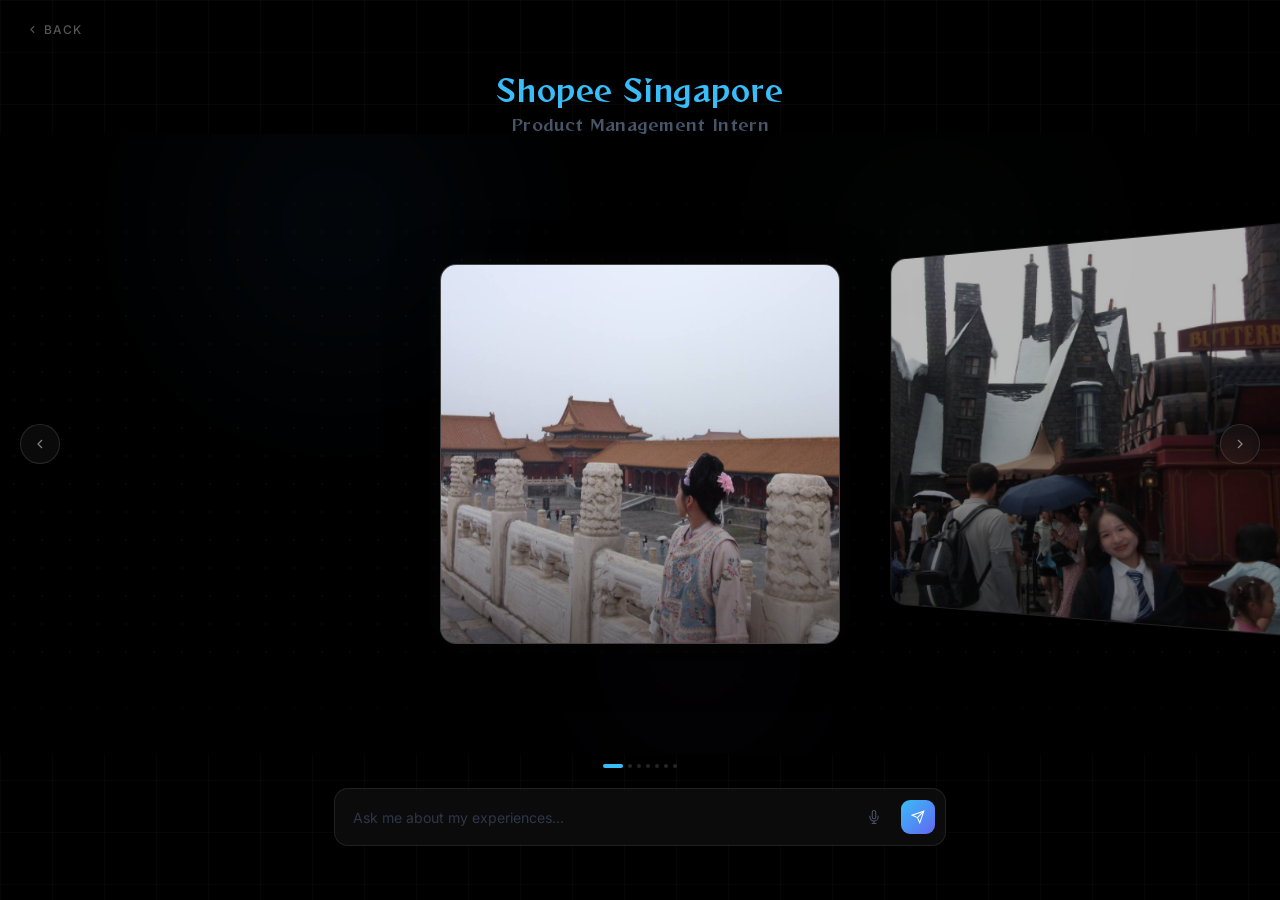
==== experiences.html @ 4b0282d8 "beijing pics" ====
<!DOCTYPE html>
<html lang="en">
<head>
  <meta charset="UTF-8" />
  <meta name="viewport" content="width=device-width, initial-scale=1.0" />
  <title>Experiences — Rochelle Chong Li Han</title>
  <link rel="preconnect" href="https://fonts.googleapis.com" />
  <link href="https://fonts.googleapis.com/css2?family=Inter:wght@300;400;500;600;700;800&family=Reggae+One&display=swap" rel="stylesheet" />
  <style>
    *, *::before, *::after { box-sizing: border-box; margin: 0; padding: 0; }

    /* ── Page ─────────────────────────────────────────────────── */
    html { height: 100%; }

    body {
      font-family: 'Inter', system-ui, sans-serif;
      background: #000;
      color: #fff;
      min-height: 100%;
      /* IMPORTANT: No overflow:hidden here — it clips 3D children */
      overflow-x: hidden;
    }

    /* Subtle dot grid */
    body::before {
      content: '';
      position: fixed;
      inset: 0;
      background-image:
        linear-gradient(rgba(255,255,255,0.025) 1px, transparent 1px),
        linear-gradient(90deg, rgba(255,255,255,0.025) 1px, transparent 1px);
      background-size: 52px 52px;
      pointer-events: none;
      z-index: 0;
    }

    /* ── Back link ── */
    .back-link {
      position: fixed;
      top: 22px;
      left: 26px;
      z-index: 200;
      display: flex;
      align-items: center;
      gap: 5px;
      color: #555;
      text-decoration: none;
      font-size: 0.75rem;
      font-weight: 500;
      letter-spacing: 0.08em;
      text-transform: uppercase;
      transition: color 0.2s;
    }
    .back-link:hover { color: #fff; }

    /* ── Page shell ── */
    .page {
      position: relative;
      z-index: 1;
      display: flex;
      flex-direction: column;
      align-items: center;
      padding-top: 56px;
    }

    /* ── Heading ── */
    .hero-head {
      text-align: center;
      padding: 0 16px;
    }
    .hero-head h1 {
      font-size: clamp(2rem, 4.8vw, 3.6rem);
      font-weight: 800;
      line-height: 1.1;
      letter-spacing: -0.03em;
      display: flex;
      align-items: center;
      justify-content: center;
      gap: 0.25em;
      flex-wrap: wrap;
    }
    .sparkle-icon {
      font-style: normal;
      font-size: 0.6em;
      display: inline-block;
      animation: sparkle-pop 3s ease-in-out infinite;
    }
    @keyframes sparkle-pop {
      0%,100% { transform: scale(1) rotate(0deg);    opacity: 1; }
      48%      { transform: scale(1) rotate(0deg);    opacity: 1; }
      52%      { transform: scale(1.3) rotate(15deg); opacity: 0.5; }
      56%      { transform: scale(1) rotate(0deg);    opacity: 1; }
    }
    .gradient-word {
      background: linear-gradient(120deg, #38bdf8 10%, #818cf8 60%, #6366f1 100%);
      -webkit-background-clip: text;
      -webkit-text-fill-color: transparent;
      background-clip: text;
    }
    .hero-sub {
      margin-top: 10px;
      color: #4a5568;
      font-size: clamp(0.8rem, 1.4vw, 0.92rem);
    }

    /* ── Dynamic description ── */
    .dynamic-desc {
      text-align: center;
      margin-top: 14px;
      height: 64px;
      display: flex;
      flex-direction: column;
      align-items: center;
      justify-content: center;
      transition: opacity 0.22s ease, transform 0.22s ease;
    }
    .desc-label {
      font-family: 'Reggae One', cursive;
      font-size: 1.8rem;
      font-weight: 400;
      letter-spacing: 0.02em;
      color: #38bdf8;
    }
    .desc-role {
      font-family: 'Reggae One', cursive;
      font-size: 1rem;
      color: #475569;
      margin-top: 2px;
      letter-spacing: 0.02em;
      transition: opacity 0.2s ease, transform 0.2s ease;
    }

    /* ════════════════════════════════════════════════════════════
       CAROUSEL — copy exactly, no changes
       IMPORTANT: No ancestor of .carousel-scene can have overflow:hidden
       IMPORTANT: preserve-3d must be on .carousel-stage only
       IMPORTANT: perspective must be on .carousel-scene only
       IMPORTANT: cards must NOT have transform-style:preserve-3d
    ════════════════════════════════════════════════════════════ */

    .experience-section {
      width: 100%;
      padding: 80px 0;
      background: #000;
      overflow: visible;          /* MUST be visible, not hidden */
      position: relative;         /* anchor for backdrop + arrow buttons */
    }

    /* ── Carousel backdrop ── */
    .carousel-backdrop {
      position: absolute;
      inset: 0;
      z-index: 0;
      overflow: hidden;
      pointer-events: none;
    }

    .orb {
      position: absolute;
      border-radius: 50%;
      filter: blur(90px);
      opacity: 0.22;
      animation: orb-drift 8s ease-in-out infinite alternate;
    }

    .orb-1 {
      width: 420px;
      height: 420px;
      background: radial-gradient(circle, #1a3a5c, transparent 70%);
      top: -120px;
      left: 10%;
      animation-delay: 0s;
    }

    .orb-2 {
      width: 380px;
      height: 380px;
      background: radial-gradient(circle, #0f2a1a, transparent 70%);
      top: -80px;
      right: 12%;
      animation-delay: -3s;
    }

    .orb-3 {
      width: 320px;
      height: 320px;
      background: radial-gradient(circle, #2a1a3a, transparent 70%);
      bottom: -60px;
      left: 42%;
      animation-delay: -5s;
    }

    @keyframes orb-drift {
      from { transform: translate(0px,  0px)  scale(1);    }
      to   { transform: translate(18px, 12px) scale(1.08); }
    }

    .dot-grid {
      position: absolute;
      inset: 0;
      background-image: radial-gradient(rgba(255,255,255,0.07) 1px, transparent 1px);
      background-size: 28px 28px;
      opacity: 0.6;
      -webkit-mask-image: linear-gradient(
        to bottom,
        transparent 0%,
        rgba(0,0,0,0.8) 20%,
        rgba(0,0,0,0.8) 80%,
        transparent 100%
      );
      mask-image: linear-gradient(
        to bottom,
        transparent 0%,
        rgba(0,0,0,0.8) 20%,
        rgba(0,0,0,0.8) 80%,
        transparent 100%
      );
    }

    .carousel-scene {
      width: 100%;
      height: 460px;
      perspective: 1000px;        /* perspective on THIS element */
      perspective-origin: 50% 50%;
      overflow: visible;          /* MUST be visible */
      position: relative;
      z-index: 1;                 /* above backdrop */
      display: flex;
      align-items: center;
      justify-content: center;
    }

    .carousel-stage {
      position: relative;
      width: 0px;                 /* zero width — cards anchor from center */
      height: 360px;
      transform-style: preserve-3d;  /* preserve-3d on THIS element */
    }

    .card {
      position: absolute;
      width: 400px;
      height: 380px;
      left: -200px;               /* offset by half width to center */
      top: 0;
      border-radius: 16px;
      overflow: hidden;
      cursor: pointer;
      transition: transform 0.6s cubic-bezier(0.4, 0, 0.2, 1),
                  opacity  0.6s cubic-bezier(0.4, 0, 0.2, 1);
      /* NO transform-style or preserve-3d on the card itself */

      background: rgba(255, 255, 255, 0.05);
      backdrop-filter: blur(16px);
      -webkit-backdrop-filter: blur(16px);
      border: 1px solid rgba(255, 255, 255, 0.12);
      box-shadow:
        0 8px 32px rgba(0, 0, 0, 0.5),
        inset 0 1px 0 rgba(255, 255, 255, 0.08);
      transition: border-color 0.4s ease, box-shadow 0.4s ease,
                  transform 0.6s cubic-bezier(0.4, 0, 0.2, 1),
                  opacity  0.6s cubic-bezier(0.4, 0, 0.2, 1);
    }

    /* Center card gets a brighter glass edge */
    .card.active {
      border: 1px solid rgba(255, 255, 255, 0.22);
      box-shadow:
        0 12px 48px rgba(0, 0, 0, 0.6),
        0 0 24px rgba(255, 255, 255, 0.04),
        inset 0 1px 0 rgba(255, 255, 255, 0.14);
    }

    .card-image {
      width: 100%;
      height: 100%;
      background: rgba(15, 15, 15, 0.55);
      overflow: hidden;
      position: relative;
    }

    .card-image::after {
      content: '';
      position: absolute;
      inset: 0;
      background: linear-gradient(to bottom, transparent 50%, rgba(0,0,0,0.35) 100%);
      pointer-events: none;
    }

    .card-image img {
      width: 100%;
      height: 100%;
      object-fit: cover;
      display: block;
    }

    .card-info {
      height: 28%;
      background: rgba(6, 6, 6, 0.72);
      backdrop-filter: blur(20px);
      -webkit-backdrop-filter: blur(20px);
      padding: 10px 14px;
      display: flex;
      flex-direction: column;
      justify-content: space-between;
      border-top: 1px solid rgba(255, 255, 255, 0.07);
    }

    .card-period {
      font-family: 'Courier New', monospace;
      font-size: 9px;
      color: rgba(255, 255, 255, 0.25);
      letter-spacing: 0.12em;
      text-transform: uppercase;
    }

    .card-company {
      font-family: 'Courier New', monospace;
      font-size: 14px;
      color: rgba(255, 255, 255, 0.9);
      font-weight: 600;
      margin: 2px 0;
    }

    .card-role {
      font-family: 'Courier New', monospace;
      font-size: 10px;
      color: rgba(255, 255, 255, 0.35);
    }

    .card-footer {
      display: flex;
      justify-content: space-between;
      align-items: center;
    }

    .card-index {
      font-family: 'Courier New', monospace;
      font-size: 9px;
      color: rgba(255, 255, 255, 0.15);
    }

    /* ── Arrow buttons — outside .carousel-scene ── */
    .carousel-prev,
    .carousel-next {
      position: absolute;
      top: 50%;
      transform: translateY(-50%);
      z-index: 100;
      width: 40px;
      height: 40px;
      border-radius: 50%;
      border: 1px solid rgba(255,255,255,0.12);
      background: rgba(255,255,255,0.04);
      color: rgba(255,255,255,0.5);
      display: flex;
      align-items: center;
      justify-content: center;
      cursor: pointer;
      backdrop-filter: blur(10px);
      -webkit-backdrop-filter: blur(10px);
      transition: border-color 0.2s, background 0.2s, color 0.2s;
    }
    .carousel-prev { left: 20px; }
    .carousel-next { right: 20px; }
    .carousel-prev:hover,
    .carousel-next:hover {
      border-color: rgba(56,189,248,0.45);
      background: rgba(56,189,248,0.08);
      color: #fff;
    }

    /* ════════════════════════════════════════════════════════════
       REST OF PAGE
    ════════════════════════════════════════════════════════════ */

    /* ── Dots ── */
    .dots {
      display: flex;
      gap: 5px;
      justify-content: center;
      padding: 10px 0 20px;
    }
    .dot {
      height: 4px;
      width: 4px;
      border-radius: 2px;
      background: rgba(255,255,255,0.15);
      cursor: pointer;
      transition: background 0.3s, width 0.3s;
    }
    .dot.active { background: #38bdf8; width: 20px; }

    /* ── Chat bar ── */
    .chat-bar {
      width: 100%;
      max-width: 660px;
      padding: 0 24px 40px;
    }
    .chat-inner {
      display: flex;
      align-items: center;
      gap: 10px;
      background: rgba(255,255,255,0.045);
      border: 1px solid rgba(255,255,255,0.09);
      border-radius: 14px;
      padding: 11px 10px 11px 18px;
      backdrop-filter: blur(20px);
      -webkit-backdrop-filter: blur(20px);
      transition: border-color 0.25s;
    }
    .chat-inner:focus-within { border-color: rgba(56,189,248,0.32); }
    .chat-input {
      flex: 1;
      background: none;
      border: none;
      outline: none;
      color: #fff;
      font-family: inherit;
      font-size: 0.88rem;
    }
    .chat-input::placeholder { color: #2d3748; }
    .icon-btn {
      width: 34px;
      height: 34px;
      border-radius: 9px;
      border: none;
      cursor: pointer;
      display: flex;
      align-items: center;
      justify-content: center;
      flex-shrink: 0;
      transition: opacity 0.2s;
    }
    .mic-btn { background: transparent; color: #4a5568; }
    .mic-btn:hover { color: #fff; }
    .send-btn { background: linear-gradient(135deg, #38bdf8, #6366f1); color: #fff; }
    .send-btn:hover { opacity: 0.85; }
  </style>
</head>
<body>

  <a href="index.html" class="back-link">
    <svg width="13" height="13" viewBox="0 0 24 24" fill="none" stroke="currentColor" stroke-width="2">
      <polyline points="15 18 9 12 15 6"/>
    </svg>
    Back
  </a>

  <div class="page">

    <!-- Heading -->


    <!-- Dynamic description -->
    <div class="dynamic-desc" id="dynamicDesc">
      <div class="desc-label" id="descLabel"></div>
      <div class="desc-role"  id="descRole"></div>
    </div>

    <!--
      IMPORTANT: No ancestor of .carousel-scene can have overflow:hidden
      Arrow buttons live here, OUTSIDE .carousel-scene
    -->
    <section class="experience-section">
      <!-- Backdrop: orbs + dot grid sit behind the carousel -->
      <div class="carousel-backdrop">
        <div class="orb orb-1"></div>
        <div class="orb orb-2"></div>
        <div class="orb orb-3"></div>
        <div class="dot-grid"></div>
      </div>

      <button class="carousel-prev" aria-label="Previous">
        <svg width="16" height="16" viewBox="0 0 24 24" fill="none" stroke="currentColor" stroke-width="1.8">
          <polyline points="15 18 9 12 15 6"/>
        </svg>
      </button>

      <div class="carousel-scene">
        <!-- IMPORTANT: preserve-3d lives ONLY on .carousel-stage -->
        <div class="carousel-stage" id="carouselStage">
          <!-- cards injected by JS -->
        </div>
      </div>

      <button class="carousel-next" aria-label="Next">
        <svg width="16" height="16" viewBox="0 0 24 24" fill="none" stroke="currentColor" stroke-width="1.8">
          <polyline points="9 18 15 12 9 6"/>
        </svg>
      </button>
    </section>

    <!-- Dots -->
    <div class="dots" id="dots"></div>

    <!-- Chat bar -->
    <div class="chat-bar">
      <div class="chat-inner">
        <input class="chat-input" id="chatInput" type="text"
          placeholder="Ask me about my experiences…" autocomplete="off" />
        <button class="icon-btn mic-btn" aria-label="Voice input">
          <svg width="14" height="14" viewBox="0 0 24 24" fill="none" stroke="currentColor" stroke-width="1.8">
            <path d="M12 1a3 3 0 0 0-3 3v8a3 3 0 0 0 6 0V4a3 3 0 0 0-3-3z"/>
            <path d="M19 10v2a7 7 0 0 1-14 0v-2"/>
            <line x1="12" y1="19" x2="12" y2="23"/>
            <line x1="8"  y1="23" x2="16" y2="23"/>
          </svg>
        </button>
        <button class="icon-btn send-btn" aria-label="Send">
          <svg width="14" height="14" viewBox="0 0 24 24" fill="none" stroke="currentColor" stroke-width="1.8">
            <line x1="22" y1="2" x2="11" y2="13"/>
            <polygon points="22 2 15 22 11 13 2 9 22 2"/>
          </svg>
        </button>
      </div>
    </div>

  </div><!-- /.page -->

  <script>
    // IMPORTANT: No ancestor of .carousel-scene can have overflow:hidden
    // IMPORTANT: preserve-3d must be on .carousel-stage only
    // IMPORTANT: perspective must be on .carousel-scene only
    // IMPORTANT: cards must NOT have transform-style:preserve-3d

    /* ── Data ── */
    const CARDS = [
      { index: '#1', company: 'Shopee Singapore',       role: 'Product Management Intern',      period: 'Feb 2026 — Present',  imageUrl: 'assets/experiences/daydayup/bj2.jpeg' },
      { index: '#2', company: 'Ant International',       role: 'Business Analyst & Ops Intern',  period: 'May 2025 — Aug 2025', imageUrl: 'assets/experiences/daydayup/bj3.jpeg' },
      { index: '#3', company: 'CHITEC Expo',      imageUrl: 'assets/experiences/daydayup/bj1.jpg' },
      { index: '#4', company: 'Leong Lee International', role: 'Business Development Intern',    period: 'Dec 2024 — Jan 2025', imageUrl: 'assets/experiences/daydayup/bj4.jpeg' },
      { index: '#5', company: 'Company E',               role: 'Product Manager Intern',         period: 'May — Aug 2023',      imageUrl: 'assets/experiences/daydayup/bj5.jpeg' },
      { index: '#6', company: 'Company E',               role: 'Product Manager Intern',         period: 'May — Aug 2023',      imageUrl: 'assets/experiences/daydayup/bj6.jpeg' },
      { index: '#7', company: 'Company E',               role: 'Product Manager Intern',         period: 'May — Aug 2023',      imageUrl: 'assets/experiences/daydayup/bj7.jpeg' },
    ];

    const R = 800; // arc radius in px

    /* ── Build DOM ── */
    const stage  = document.getElementById('carouselStage');
    const dotsEl = document.getElementById('dots');

    CARDS.forEach((data, i) => {
      /* Card */
      const card = document.createElement('div');
      card.className = 'card';
      card.dataset.index = i;
      card.innerHTML = `
        <div class="card-image">
          ${data.imageUrl ? `<img src="${data.imageUrl}" alt="${data.company}" />` : ''}
        </div>
      `;
      card.addEventListener('click', () => {
        const target = parseInt(card.dataset.index);
        if (target !== activeIndex) {
          const prev  = activeIndex;
          activeIndex = target;
          updateCarousel();
          updateDescription(prev);
        }
      });
      stage.appendChild(card);

      /* Dot */
      const dot = document.createElement('div');
      dot.className = 'dot';
      dot.addEventListener('click', () => {
        const prev  = activeIndex;
        activeIndex = i;
        updateCarousel();
        updateDescription(prev);
      });
      dotsEl.appendChild(dot);
    });

    /* ── State ── */
    let activeIndex = 0;
    const total = CARDS.length;

    /* ── Transform math (exact from spec) ── */
    function getCardTransform(offset) {
      const angle = offset * 30 * (Math.PI / 180); // 30deg per step
      const tx = R * Math.sin(angle);
      const tz = R * (1 - Math.cos(angle));   // positive = toward viewer
      const ty = Math.abs(offset) * -22;       // side cards rise slightly
      const ry = -angle * (180 / Math.PI);    // face inward
      const scale   = 1 - Math.abs(offset) * 0.11;
      const opacity = 1 - Math.abs(offset) * 0.28;
      const zIndex  = 10 - Math.abs(offset) * 2;

      return { tx, ty, tz, ry, scale, opacity, zIndex };
    }

    /* ── Update carousel transforms ── */
    function updateCarousel() {
      const cards = document.querySelectorAll('.card');
      cards.forEach((card, i) => {
        card.classList.toggle('active', i === activeIndex);
        const offset = i - activeIndex;

        if (Math.abs(offset) > 2) {
          card.style.opacity       = '0';
          card.style.pointerEvents = 'none';
          return;
        }

        const { tx, ty, tz, ry, scale, opacity, zIndex } = getCardTransform(offset);

        card.style.transform     = `translateX(${tx}px) translateY(${ty}px) translateZ(${tz}px) rotateY(${ry}deg) scale(${scale})`;
        card.style.opacity       = opacity;
        card.style.zIndex        = zIndex;
        card.style.pointerEvents = 'auto';
        card.style.cursor        = offset === 0 ? 'default' : 'pointer';
      });

      /* Update dots */
      document.querySelectorAll('.dot').forEach((dot, i) => {
        dot.classList.toggle('active', i === activeIndex);
      });
    }

    /* ── Update description text ── */
    const dynamicDesc = document.getElementById('dynamicDesc');
    const descLabel   = document.getElementById('descLabel');
    const descRole    = document.getElementById('descRole');
    dynamicDesc.style.transition = 'opacity 0.22s ease, transform 0.22s ease';

    function updateDescription(prevIdx) {
      const data     = CARDS[activeIndex];
      const prevData = prevIdx !== undefined ? CARDS[prevIdx] : null;
      const titleChanged = !prevData || prevData.company !== data.company;

      if (titleChanged) {
        /* Title changed — fade the whole block */
        dynamicDesc.style.opacity   = '0';
        dynamicDesc.style.transform = 'translateY(8px)';
        setTimeout(() => {
          descLabel.textContent = data.company;
          descRole.textContent  = data.role;
          dynamicDesc.style.opacity   = '1';
          dynamicDesc.style.transform = 'translateY(0)';
        }, 200);
      } else {
        /* Same title — only fade the subtitle */
        descRole.style.opacity   = '0';
        descRole.style.transform = 'translateY(6px)';
        setTimeout(() => {
          descRole.textContent       = data.role;
          descRole.style.opacity     = '1';
          descRole.style.transform   = 'translateY(0)';
        }, 180);
      }
    }

    /* ── Navigation ── */
    document.querySelector('.carousel-prev').addEventListener('click', () => {
      const prev = activeIndex;
      activeIndex = (activeIndex - 1 + total) % total;
      updateCarousel();
      updateDescription(prev);
    });

    document.querySelector('.carousel-next').addEventListener('click', () => {
      const prev = activeIndex;
      activeIndex = (activeIndex + 1) % total;
      updateCarousel();
      updateDescription(prev);
    });

    document.addEventListener('keydown', (e) => {
      if (e.key === 'ArrowLeft')  document.querySelector('.carousel-prev').click();
      if (e.key === 'ArrowRight') document.querySelector('.carousel-next').click();
    });

    /* ── Swipe / trackpad drag ── */
    const scene = document.getElementById('carouselScene') || document.querySelector('.carousel-scene');
    let dragStartX = null;
    let dragging   = false;

    function navigate(dir) {
      const prev = activeIndex;
      activeIndex = (activeIndex + dir + CARDS.length) % CARDS.length;
      updateCarousel();
      updateDescription(prev);
    }

    // Touch (mobile + trackpad on some browsers)
    scene.addEventListener('touchstart', e => {
      dragStartX = e.touches[0].clientX;
    }, { passive: true });

    scene.addEventListener('touchend', e => {
      if (dragStartX === null) return;
      const dx = e.changedTouches[0].clientX - dragStartX;
      if (Math.abs(dx) > 40) navigate(dx < 0 ? 1 : -1);
      dragStartX = null;
    }, { passive: true });

    // Mouse drag (trackpad two-finger swipe shows as mousemove on some setups)
    scene.addEventListener('mousedown', e => {
      dragStartX = e.clientX;
      dragging   = true;
    });

    window.addEventListener('mouseup', e => {
      if (!dragging) return;
      const dx = e.clientX - dragStartX;
      if (Math.abs(dx) > 40) navigate(dx < 0 ? 1 : -1);
      dragging   = false;
      dragStartX = null;
    });

    // Wheel (horizontal swipe on trackpad only — ignore vertical scroll)
    let wheelLock = false;
    scene.addEventListener('wheel', e => {
      const isHorizontal = Math.abs(e.deltaX) > Math.abs(e.deltaY);
      if (!isHorizontal) return;   // let vertical scroll pass through normally
      e.preventDefault();          // block browser back/forward swipe
      if (wheelLock) return;
      if (Math.abs(e.deltaX) < 20) return;
      navigate(e.deltaX > 0 ? 1 : -1);
      wheelLock = true;
      setTimeout(() => { wheelLock = false; }, 500);
    }, { passive: false });

    /* ── Init ── */
    // Set initial description without animation
    descLabel.textContent = CARDS[activeIndex].company;
    descRole.textContent  = CARDS[activeIndex].role;
    updateCarousel(); // run on load
  </script>
</body>
</html>
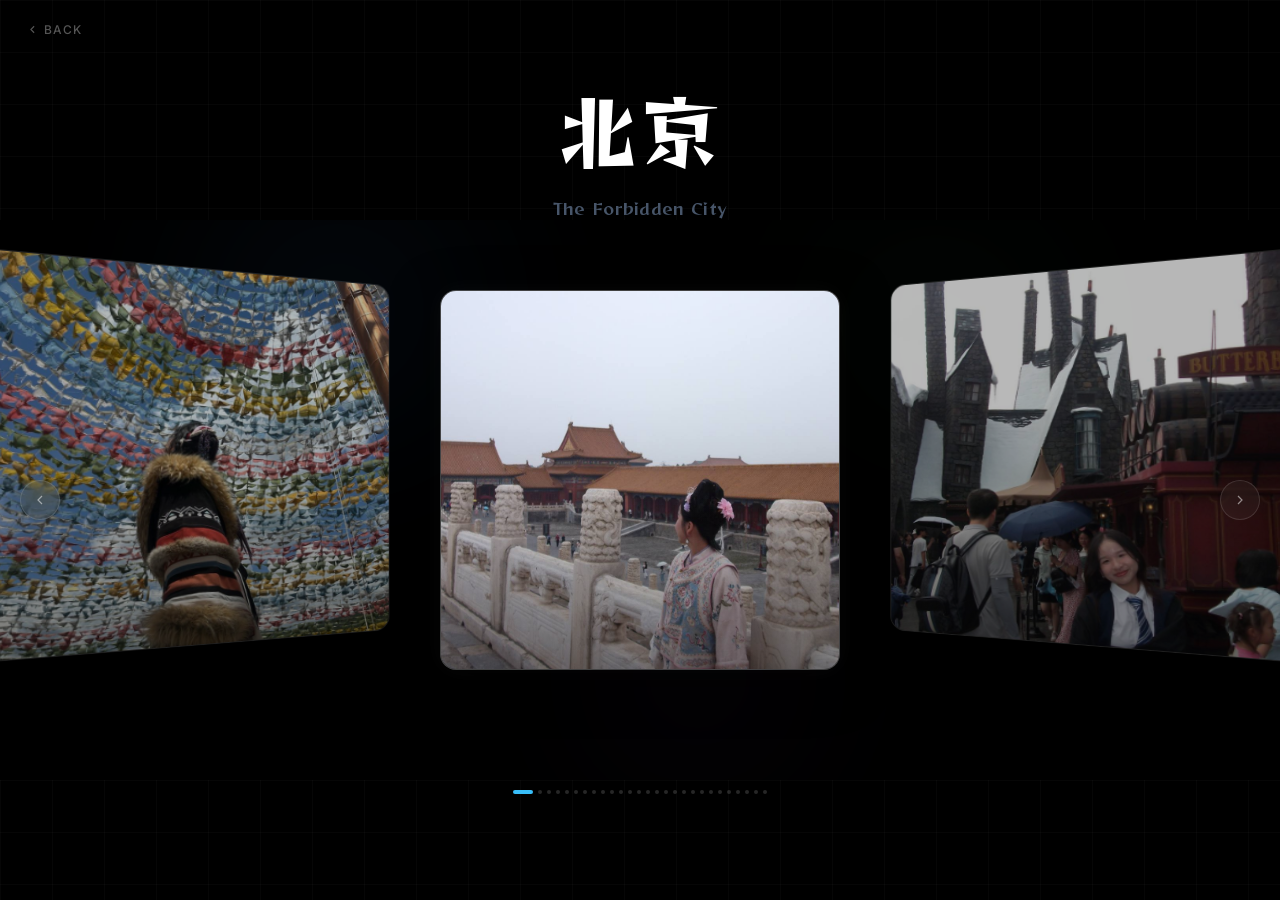
==== commit 12dd87bc: "beijing final" ====
--- a/experiences.html
+++ b/experiences.html
@@ -107,7 +107,7 @@
     .dynamic-desc {
       text-align: center;
       margin-top: 14px;
-      height: 64px;
+      height: 150px;
       display: flex;
       flex-direction: column;
       align-items: center;
@@ -116,16 +116,16 @@
     }
     .desc-label {
       font-family: 'Reggae One', cursive;
-      font-size: 1.8rem;
+      font-size: 5rem;
       font-weight: 400;
       letter-spacing: 0.02em;
-      color: #38bdf8;
+      color: #ffff;
     }
     .desc-role {
       font-family: 'Reggae One', cursive;
       font-size: 1rem;
       color: #475569;
-      margin-top: 2px;
+      margin-top: 10px;
       letter-spacing: 0.02em;
       transition: opacity 0.2s ease, transform 0.2s ease;
     }
@@ -140,7 +140,7 @@
 
     .experience-section {
       width: 100%;
-      padding: 80px 0;
+      padding: 20px 0 80px;
       background: #000;
       overflow: visible;          /* MUST be visible, not hidden */
       position: relative;         /* anchor for backdrop + arrow buttons */
@@ -195,7 +195,7 @@
       to   { transform: translate(18px, 12px) scale(1.08); }
     }
 
-    .dot-grid {
+1    .dot-grid {
       position: absolute;
       inset: 0;
       background-image: radial-gradient(rgba(255,255,255,0.07) 1px, transparent 1px);
@@ -254,15 +254,13 @@
       backdrop-filter: blur(16px);
       -webkit-backdrop-filter: blur(16px);
       border: 1px solid rgba(255, 255, 255, 0.12);
-      box-shadow:
-        0 8px 32px rgba(0, 0, 0, 0.5),
-        inset 0 1px 0 rgba(255, 255, 255, 0.08);
+      box-shadow: none;
       transition: border-color 0.4s ease, box-shadow 0.4s ease,
                   transform 0.6s cubic-bezier(0.4, 0, 0.2, 1),
                   opacity  0.6s cubic-bezier(0.4, 0, 0.2, 1);
     }
 
-    /* Center card gets a brighter glass edge */
+    /* Center card gets a brighter glass edge + shadow */
     .card.active {
       border: 1px solid rgba(255, 255, 255, 0.22);
       box-shadow:
@@ -316,7 +314,7 @@
 
     .card-company {
       font-family: 'Courier New', monospace;
-      font-size: 14px;
+      font-size: 40px;
       color: rgba(255, 255, 255, 0.9);
       font-weight: 600;
       margin: 2px 0;
@@ -324,7 +322,7 @@
 
     .card-role {
       font-family: 'Courier New', monospace;
-      font-size: 10px;
+      font-size: 14px;
       color: rgba(255, 255, 255, 0.35);
     }
 
@@ -392,55 +390,11 @@
     .dot.active { background: #38bdf8; width: 20px; }
 
     /* ── Chat bar ── */
-    .chat-bar {
-      width: 100%;
-      max-width: 660px;
-      padding: 0 24px 40px;
-    }
-    .chat-inner {
-      display: flex;
-      align-items: center;
-      gap: 10px;
-      background: rgba(255,255,255,0.045);
-      border: 1px solid rgba(255,255,255,0.09);
-      border-radius: 14px;
-      padding: 11px 10px 11px 18px;
-      backdrop-filter: blur(20px);
-      -webkit-backdrop-filter: blur(20px);
-      transition: border-color 0.25s;
-    }
-    .chat-inner:focus-within { border-color: rgba(56,189,248,0.32); }
-    .chat-input {
-      flex: 1;
-      background: none;
-      border: none;
-      outline: none;
-      color: #fff;
-      font-family: inherit;
-      font-size: 0.88rem;
-    }
-    .chat-input::placeholder { color: #2d3748; }
-    .icon-btn {
-      width: 34px;
-      height: 34px;
-      border-radius: 9px;
-      border: none;
-      cursor: pointer;
-      display: flex;
-      align-items: center;
-      justify-content: center;
-      flex-shrink: 0;
-      transition: opacity 0.2s;
-    }
-    .mic-btn { background: transparent; color: #4a5568; }
-    .mic-btn:hover { color: #fff; }
-    .send-btn { background: linear-gradient(135deg, #38bdf8, #6366f1); color: #fff; }
-    .send-btn:hover { opacity: 0.85; }
   </style>
 </head>
 <body>
 
-  <a href="index.html" class="back-link">
+  <a href="index.html#resume" class="back-link">
     <svg width="13" height="13" viewBox="0 0 24 24" fill="none" stroke="currentColor" stroke-width="2">
       <polyline points="15 18 9 12 15 6"/>
     </svg>
@@ -494,27 +448,6 @@
     <!-- Dots -->
     <div class="dots" id="dots"></div>
 
-    <!-- Chat bar -->
-    <div class="chat-bar">
-      <div class="chat-inner">
-        <input class="chat-input" id="chatInput" type="text"
-          placeholder="Ask me about my experiences…" autocomplete="off" />
-        <button class="icon-btn mic-btn" aria-label="Voice input">
-          <svg width="14" height="14" viewBox="0 0 24 24" fill="none" stroke="currentColor" stroke-width="1.8">
-            <path d="M12 1a3 3 0 0 0-3 3v8a3 3 0 0 0 6 0V4a3 3 0 0 0-3-3z"/>
-            <path d="M19 10v2a7 7 0 0 1-14 0v-2"/>
-            <line x1="12" y1="19" x2="12" y2="23"/>
-            <line x1="8"  y1="23" x2="16" y2="23"/>
-          </svg>
-        </button>
-        <button class="icon-btn send-btn" aria-label="Send">
-          <svg width="14" height="14" viewBox="0 0 24 24" fill="none" stroke="currentColor" stroke-width="1.8">
-            <line x1="22" y1="2" x2="11" y2="13"/>
-            <polygon points="22 2 15 22 11 13 2 9 22 2"/>
-          </svg>
-        </button>
-      </div>
-    </div>
 
   </div><!-- /.page -->
 
@@ -526,13 +459,33 @@
 
     /* ── Data ── */
     const CARDS = [
-      { index: '#1', company: 'Shopee Singapore',       role: 'Product Management Intern',      period: 'Feb 2026 — Present',  imageUrl: 'assets/experiences/daydayup/bj2.jpeg' },
-      { index: '#2', company: 'Ant International',       role: 'Business Analyst & Ops Intern',  period: 'May 2025 — Aug 2025', imageUrl: 'assets/experiences/daydayup/bj3.jpeg' },
-      { index: '#3', company: 'CHITEC Expo',      imageUrl: 'assets/experiences/daydayup/bj1.jpg' },
-      { index: '#4', company: 'Leong Lee International', role: 'Business Development Intern',    period: 'Dec 2024 — Jan 2025', imageUrl: 'assets/experiences/daydayup/bj4.jpeg' },
-      { index: '#5', company: 'Company E',               role: 'Product Manager Intern',         period: 'May — Aug 2023',      imageUrl: 'assets/experiences/daydayup/bj5.jpeg' },
-      { index: '#6', company: 'Company E',               role: 'Product Manager Intern',         period: 'May — Aug 2023',      imageUrl: 'assets/experiences/daydayup/bj6.jpeg' },
-      { index: '#7', company: 'Company E',               role: 'Product Manager Intern',         period: 'May — Aug 2023',      imageUrl: 'assets/experiences/daydayup/bj7.jpeg' },
+      { index: '#1', company: '北京',       role: 'The Forbidden City',      period: 'Feb 2026 — Present',  imageUrl: 'assets/experiences/daydayup/bj2.jpeg' },
+      { index: '#2', company: '北京',       role: 'The Wizarding World of Harry Potter - USBJ',  period: 'May 2025 — Aug 2025', imageUrl: 'assets/experiences/daydayup/bj3.jpeg' },
+      { index: '#3', company: '北京',      role: 'CHITEC Expo with Founder of Abillion, Vikas Garg', imageUrl: 'assets/experiences/daydayup/bj1.jpg' },
+      { index: '#4', company: '北京', role: 'The Great Wall of China',    period: 'Dec 2024 — Jan 2025', imageUrl: 'assets/experiences/daydayup/bj4.jpeg' },
+      { index: '#5', company: '北京',               role: 'Nanluoguxiang',         period: 'May — Aug 2023',      imageUrl: 'assets/experiences/daydayup/bj5.jpeg' },
+      { index: '#6', company: '北京',               role: 'Tsinghua University',         period: 'May — Aug 2023',      imageUrl: 'assets/experiences/daydayup/bj6.jpeg' },
+      { index: '#7', company: '北京',               role: 'Celebrated birthday! 01.06',         period: 'May — Aug 2023',      imageUrl: 'assets/experiences/daydayup/bj7.jpeg' },
+      { index: '#8', company: '天津',               role: 'Tianjin Eye',         period: 'May — Aug 2023',      imageUrl: 'assets/experiences/daydayup/tj1.jpeg' },
+      { index: '#9', company: '天津',               role: 'Tianjin Haihe River Waterfront',         period: 'May — Aug 2023',      imageUrl: 'assets/experiences/daydayup/tj2.jpeg' },
+      { index: '#10', company: '洛阳',               role: 'Stepping into History - donning a traditional Hanfu in Luoyang',         period: 'May — Aug 2023',      imageUrl: 'assets/experiences/daydayup/ly1.jpeg' },
+      { index: '#11', company: '洛阳',               role: '簪花 (Zanhua)',         period: 'May — Aug 2023',      imageUrl: 'assets/experiences/daydayup/ly2.jpeg' },
+      { index: '#12', company: '洛阳',               role: 'Luoyi Ancient City',         period: 'May — Aug 2023',      imageUrl: 'assets/experiences/daydayup/ly3.jpeg' },
+      { index: '#13', company: '洛阳',               role: 'Longmen Grottoes',         period: 'May — Aug 2023',      imageUrl: 'assets/experiences/daydayup/ly4.jpeg' },
+      { index: '#14', company: '唐山',               role: '打铁花(Iron Flower) Performance',         period: 'May — Aug 2023',      imageUrl: 'assets/experiences/daydayup/ts1.jpeg' },
+      { index: '#15', company: '唐山',               role: 'Tangshan Hetou Old Street',         period: 'May — Aug 2023',      imageUrl: 'assets/experiences/daydayup/ts2.jpeg' },
+      { index: '#16', company: '青岛',               role: 'Tsingtao Beer Museum',         period: 'May — Aug 2023',      imageUrl: 'assets/experiences/daydayup/qd1.jpeg' },
+      { index: '#17', company: '青岛',               role: 'Qingdao Olympic Sailing and Marine Culture',         period: 'May — Aug 2023',      imageUrl: 'assets/experiences/daydayup/qd2.jpeg' },
+      { index: '#18', company: '青岛',               role: 'Zhanqiao Pier',         period: 'May — Aug 2023',      imageUrl: 'assets/experiences/daydayup/qd3.jpeg' },
+      { index: '#19', company: '丽江',               role: 'Jade Dragon Snow Mountain',         period: 'May — Aug 2023',      imageUrl: 'assets/experiences/daydayup/lj2.jpeg' },
+      { index: '#20', company: '丽江',               role: 'Prepping oxygen tanks!',         period: 'May — Aug 2023',      imageUrl: 'assets/experiences/daydayup/lj3.jpeg' },
+      { index: '#21', company: '丽江',               role: 'Yunnan Crossing the Bridge Noodles (过桥米线)',         period: 'May — Aug 2023',      imageUrl: 'assets/experiences/daydayup/lj4.jpeg' },
+      { index: '#22', company: '丽江',               role: 'Blue Moon Valley',         period: 'May — Aug 2023',      imageUrl: 'assets/experiences/daydayup/lj5.jpeg' },
+      { index: '#23', company: '虎跳峡',               role: 'Tiger Leaping Gorge',         period: 'May — Aug 2023',      imageUrl: 'assets/experiences/daydayup/htx1.jpeg' },
+      { index: '#24', company: '香格里拉',               role: 'Shangri-La',         period: 'May — Aug 2023',      imageUrl: 'assets/experiences/daydayup/xgll1.jpeg' },
+      { index: '#25', company: '香格里拉',               role: 'Trying out Tibetan costume!',         period: 'May — Aug 2023',      imageUrl: 'assets/experiences/daydayup/xgll2.jpeg' },
+      { index: '#26', company: '香格里拉',               role: 'Shangri-La Giant Prayer Wheel',         period: 'May — Aug 2023',      imageUrl: 'assets/experiences/daydayup/xgll3.jpeg' },
+      { index: '#27', company: '香格里拉',               role: 'Tibetan Large Prayer Flags',         period: 'May — Aug 2023',      imageUrl: 'assets/experiences/daydayup/xgll4.jpeg' },
     ];
 
     const R = 800; // arc radius in px
@@ -597,16 +550,26 @@
       const cards = document.querySelectorAll('.card');
       cards.forEach((card, i) => {
         card.classList.toggle('active', i === activeIndex);
-        const offset = i - activeIndex;
+        let offset = i - activeIndex;
+        // Wrap offset so cards loop circularly (shortest path around the circle)
+        if (offset > total / 2)  offset -= total;
+        if (offset < -total / 2) offset += total;
 
         if (Math.abs(offset) > 2) {
+          // Snap instantly off-screen — no transition so the card never flies past
+          card.style.transition    = 'none';
+          const edgeOffset         = offset > 0 ? 2 : -2;
+          const { tx, ty, tz, ry, scale } = getCardTransform(edgeOffset);
+          card.style.transform     = `translateX(${tx}px) translateY(${ty}px) translateZ(${tz}px) rotateY(${ry}deg) scale(${scale})`;
           card.style.opacity       = '0';
+          card.style.zIndex        = '0';
           card.style.pointerEvents = 'none';
           return;
         }
 
+        // Restore CSS transition for visible cards
+        card.style.transition    = '';
         const { tx, ty, tz, ry, scale, opacity, zIndex } = getCardTransform(offset);
-
         card.style.transform     = `translateX(${tx}px) translateY(${ty}px) translateZ(${tz}px) rotateY(${ry}deg) scale(${scale})`;
         card.style.opacity       = opacity;
         card.style.zIndex        = zIndex;
